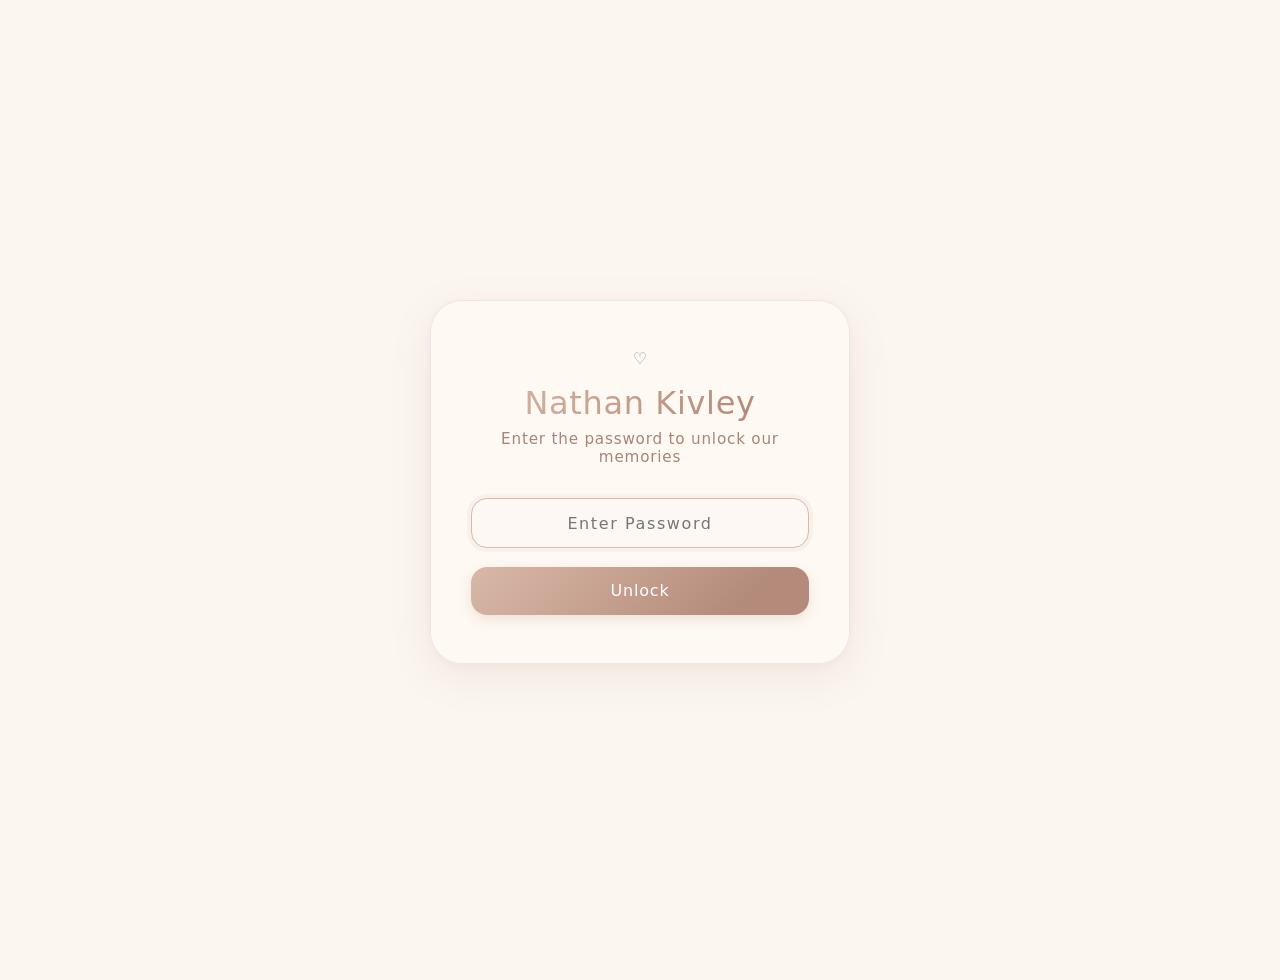
==== index.html @ 4c65fe06 "added spotify playlist script and css, also added memory cards" ====
<!DOCTYPE html>
<html lang="en">
<head>
  <meta charset="UTF-8" />
  <meta name="viewport" content="width=device-width, initial-scale=1.0" />
  <title> 1 Year · love collage</title>

  <!-- password gate: redirect to lock.html if not unlocked -->
  <script>
    if (sessionStorage.getItem('anniversaryUnlocked') !== 'true') {
      window.location.href = 'lock.html';
    }
  </script>

  <!-- External CSS -->
  <link rel="stylesheet" href="style.css" />
  <link rel="stylesheet" href="spotify-player.css" />
</head>
<body>

<div class="anniversary-header">
  <h1> 1 year of us</h1>
  <p>a collage of little moments</p>
</div>

<!-- collage grid -->
<div class="collage-grid" id="collageGrid">
</div>

<!-- subtle footer -->
<div class="footer-note">
  <span>✧ every memory, a little piece of us ✧</span>
</div>

<!-- open playlist in Spotify -->
<div class="spotify-dock" id="spotifyDock">
  <div class="spotify-header">
    <div class="spotify-label">
      <span class="spotify-note">♫</span>
      <span>our playlist</span>
    </div>
    <button class="spotify-toggle" id="spotifyToggle" aria-label="Collapse player">—</button>
  </div>
  <div class="spotify-body">
    <a
      class="spotify-open-btn"
      id="spotifyOpenBtn"
      href="https://open.spotify.com/playlist/0vqVx4FJZIeyNYZuZfd49U?si=8fc15752178e43af"
      target="_blank"
      rel="noopener noreferrer">
      <svg class="spotify-open-icon" viewBox="0 0 24 24" fill="currentColor" aria-hidden="true">
        <path d="M12 0C5.373 0 0 5.373 0 12s5.373 12 12 12 12-5.373 12-12S18.627 0 12 0zm5.5 17.3a.75.75 0 0 1-1.03.25c-2.82-1.72-6.37-2.11-10.55-1.15a.75.75 0 1 1-.33-1.46c4.55-1.04 8.47-.59 11.66 1.36.35.22.46.68.25 1zm1.47-3.27a.94.94 0 0 1-1.29.31c-3.23-1.98-8.15-2.56-11.97-1.4a.94.94 0 1 1-.54-1.8c4.36-1.32 9.77-.68 13.48 1.6.44.27.58.85.32 1.29zm.13-3.4C15.24 8.3 8.85 8.08 5.23 9.18a1.12 1.12 0 1 1-.65-2.15c4.15-1.26 11.22-1.02 15.62 1.6a1.12 1.12 0 0 1-1.1 1.99z"/>
      </svg>
      Open playlist in Spotify
    </a>
    <div class="spotify-hint">plays in the Spotify app or website ♡</div>
  </div>
</div>

<!-- External JavaScript -->
 <script src="spotify-player.js"></script>
<script src="script.js"></script>
</body>
</html>
---- style.css ----
/* style.css – subtle love theme, soft tones, clean collage */

* {
  margin: 0;
  padding: 0;
  box-sizing: border-box;
}

body {
  background: #fcf6f0;
  font-family: 'Segoe UI', Roboto, system-ui, -apple-system, 'Helvetica Neue', sans-serif;
  padding: 2rem 1.5rem 3rem;
  color: #3e2e2a;
}

.anniversary-header {
  text-align: center;
  margin-bottom: 2.5rem;
  letter-spacing: 0.02em;
}

.anniversary-header h1 {
  font-size: 2.6rem;
  font-weight: 300;
  background: linear-gradient(135deg, #d9b8a8 0%, #b48b7a 80%);
  -webkit-background-clip: text;
  -webkit-text-fill-color: transparent;
  background-clip: text;
  display: inline-block;
  padding: 0 1rem;
  border-bottom: 1px solid #ecd9d0;
  padding-bottom: 0.4rem;
  margin-bottom: 0.6rem;
}

.anniversary-header p {
  font-size: 1.1rem;
  color: #a88477;
  font-weight: 300;
  letter-spacing: 0.15rem;
  margin-top: 0.2rem;
}

.collage-grid {
  display: grid;
  grid-template-columns: repeat(auto-fill, minmax(300px, 1fr));
  gap: 2rem 1.8rem;
  max-width: 1400px;
  margin: 0 auto;
}

.memory-card {
  background: rgba(255, 250, 245, 0.7);
  backdrop-filter: blur(2px);
  border-radius: 32px 32px 28px 28px;
  box-shadow: 0 6px 22px rgba(160, 120, 100, 0.08),
              0 2px 6px rgba(180, 140, 120, 0.04);
  transition: transform 0.2s ease, box-shadow 0.25s ease;
  padding: 1.2rem 1.2rem 1.5rem;
  border: 1px solid rgba(230, 210, 200, 0.35);
  display: flex;
  flex-direction: column;
}

.memory-card:hover {
  transform: translateY(-5px);
  box-shadow: 0 18px 32px rgba(150, 110, 90, 0.10);
  border-color: rgba(200, 170, 155, 0.5);
  background: rgba(255, 252, 248, 0.85);
}

.media-wrapper {
  border-radius: 24px;
  overflow: hidden;
  background: #efe3db;
  display: flex;
  align-items: center;
  justify-content: center;
  aspect-ratio: 3 / 3;
  width: 100%;
  margin-bottom: 1rem;
  box-shadow: 0 2px 12px rgba(120, 80, 60, 0.04);
}

.media-wrapper img,
.media-wrapper video {
  display: block;
  width: 100%;
  height: 100%;
  object-fit: cover;
  transition: filter 0.2s;
}

.media-wrapper video {
  background: #dacbc2;
}

.memory-textbox {
  background: rgba(250, 242, 236, 0.7);
  backdrop-filter: blur(2px);
  padding: 0.85rem 1rem;
  border-radius: 20px;
  margin: 0.2rem 0 0.8rem 0;
  border-left: 4px solid #dbb8ab;
  box-shadow: inset 0 1px 4px rgba(255, 240, 230, 0.6);
  font-size: 0.98rem;
  line-height: 1.5;
  color: #42322c;
  font-weight: 350;
  word-break: break-word;
  transition: background 0.2s;
  cursor: text;
}

.memory-textbox:focus-within {
  background: #faf1ea;
  border-left-color: #b48b7a;
}

.memory-textbox p {
  margin: 0;
}

.memory-textbox:empty::before {
  content: "write something sweet…";
  color: #ccb8ad;
  font-style: italic;
  font-weight: 300;
}

.memory-description {
  font-size: 0.82rem;
  color: #a07e70;
  letter-spacing: 0.02em;
  padding: 0.2rem 0.3rem 0;
  border-top: 1px dashed #e7d3c9;
  margin-top: 0.3rem;
  padding-top: 0.6rem;
  display: flex;
  align-items: center;
  gap: 0.4rem;
  font-weight: 300;
}

.memory-description::before {
  content: "📅";
  font-size: 0.8rem;
  opacity: 0.7;
  margin-right: 0.2rem;
}

.love-icon {
  align-self: flex-end;
  margin-top: 0.2rem;
  font-size: 0.9rem;
  color: #dbb8ab;
  letter-spacing: 2px;
  opacity: 0.5;
  transition: opacity 0.2s;
}

.memory-card:hover .love-icon {
  opacity: 0.9;
}

.footer-note {
  text-align: center;
  margin-top: 3rem;
  font-size: 0.8rem;
  color: #c2a89b;
  letter-spacing: 0.05rem;
  border-top: 1px solid #eee1d9;
  padding-top: 1.5rem;
  max-width: 600px;
  margin-left: auto;
  margin-right: auto;
}

.footer-note span {
  background: #fcf6f0;
  padding: 0 1rem;
}

/* responsive */
@media (max-width: 600px) {
  body { padding: 1.2rem 0.8rem; }
  .anniversary-header h1 { font-size: 2rem; }
  .collage-grid { gap: 1.5rem; }
  .memory-card { padding: 0.9rem; }
}

/* =========================================
   LOCK SCREEN  (used by lock.html)
    ========================================= */

.lock-screen {
  min-height: 100vh;
  display: flex;
  align-items: center;
  justify-content: center;
  padding: 1.rem;
  background: #fcf6f0;
}

.lock-card {
  background: rgba(255, 250, 245, 0.8);
  backdrop-filter: blur(4px);
  border-radius: 32px;
  box-shadow: 0 12px 40px rgba(160, 120, 100, 0.12),
              0 2px 8px rgba(180, 140, 120, 0.06);
  border: 1px solid rgba(230, 210, 200, 0.5);
  padding: 3rem 2.5rem;
  max-width: 420px;
  width: 100%;
  text-align: center;
}

.lock-card h1 {
  font-size: 2rem;
  font-weight: 300;
  background: linear-gradient(135deg, #d9b8a8 0%, #b48b7a 80%);
  -webkit-background-clip: text;
  -webkit-text-fill-color: transparent;
  background-clip: text;
  margin-bottom: 0.5rem;
  letter-spacing: 0.02em;
}

.lock-card p {
  color: #a88477;
  font-weight: 300;
  font-size: 0.95rem;
  letter-spacing: 0.05rem;
  margin-bottom: 2rem;
}

.lock-input {
  width: 100%;
  padding: 0.9rem 1.2rem;
  border-radius: 16px;
  border: 1px solid #e7d3c9;
  background: #fdf8f4;
  font-size: 1rem;
  color: #42322c;
  font-family: inherit;
  outline: none;
  transition: border 0.2s, box-shadow 0.2s;
  text-align: center;
  letter-spacing: 0.1rem;
}

.lock-input:focus {
  border-color: #dbb8ab;
  box-shadow: 0 0 0 4px rgba(219, 184, 171, 0.15);
}

.lock-button {
  width: 100%;
  margin-top: 1.2rem;
  padding: 0.9rem 1.5rem;
  border-radius: 16px;
  border: none;
  background: linear-gradient(135deg, #d9b8a8 0%, #b48b7a 80%);
  color: #fff;
  font-size: 1rem;
  font-family: inherit;
  font-weight: 400;
  letter-spacing: 0.05rem;
  cursor: pointer;
  transition: transform 0.15s, box-shadow 0.2s;
  box-shadow: 0 4px 14px rgba(180, 140, 120, 0.25);
}

.lock-button:hover {
  transform: translateY(-1px);
  box-shadow: 0 6px 20px rgba(180, 140, 120, 0.32);
}

.lock-button:active {
  transform: translateY(0);
}

.lock-error {
  margin-top: 1rem;
  font-size: 0.85rem;
  color: #c98b7a;
  min-height: 1.2rem;
  font-weight: 300;
  letter-spacing: 0.02em;
  opacity: 0;
  transition: opacity 0.3s;
}

.lock-error.visible {
  opacity: 1;
}

@keyframes shake {
  0% { transform: translateX(0); }
  20% { transform: translateX(-6px); }
  40% { transform: translateX(6px); }
  60% { transform: translateX(-4px); }
  80% { transform: translateX(4px); }
}

.shake {
  animation: shake 0.4s ease;
}

.heart-hint {
  font-size: 1.6 rem;
  margin-bottom: 1rem;
  opacity: 0.5;
}
---- spotify-player.css ----
/* ---------- dock ---------- */
.spotify-dock {
  position: fixed;
  bottom: 1rem;
  right: 1rem;
  width: 320px;
  background: rgba(255, 250, 245, 0.94);
  backdrop-filter: blur(14px);
  -webkit-backdrop-filter: blur(14px);
  border: 1px solid rgba(230, 210, 200, 0.6);
  border-radius: 22px;
  box-shadow: 0 12px 36px rgba(160, 120, 100, 0.16),
              0 2px 8px rgba(180, 140, 120, 0.08);
  z-index: 100;
  overflow: hidden;
  transition: width 0.3s ease, transform 0.35s ease;
}

.spotify-header {
  display: flex;
  align-items: center;
  justify-content: space-between;
  padding: 0.65rem 0.9rem 0.55rem;
  border-bottom: 1px solid rgba(230, 210, 200, 0.5);
}

.spotify-label {
  display: flex;
  align-items: center;
  gap: 0.5rem;
  font-size: 0.82rem;
  color: #8a6a5c;
  letter-spacing: 0.04rem;
  font-weight: 400;
}

.spotify-note {
  display: inline-flex;
  align-items: center;
  justify-content: center;
  width: 22px;
  height: 22px;
  border-radius: 50%;
  background: linear-gradient(135deg, #d9b8a8, #b48b7a);
  color: #fff;
  font-size: 0.72rem;
  box-shadow: 0 2px 6px rgba(180, 140, 120, 0.25);
}

.spotify-toggle {
  width: 26px;
  height: 26px;
  border-radius: 50%;
  border: none;
  background: transparent;
  color: #a88477;
  font-size: 1rem;
  line-height: 1;
  cursor: pointer;
  display: flex;
  align-items: center;
  justify-content: center;
  transition: background 0.15s, color 0.15s;
  font-family: inherit;
}

.spotify-toggle:hover {
  background: rgba(219, 184, 171, 0.25);
  color: #b48b7a;
}

/* ---------- body / open button ---------- */
.spotify-body {
  padding: 0.85rem 0.9rem 1rem;
  text-align: center;
}

.spotify-open-btn {
  display: flex;
  align-items: center;
  justify-content: center;
  gap: 0.55rem;
  width: 100%;
  padding: 0.85rem 1rem;
  border-radius: 16px;
  background: linear-gradient(135deg, #d9b8a8 0%, #b48b7a 100%);
  color: #fff;
  font-size: 0.92rem;
  font-weight: 400;
  letter-spacing: 0.03rem;
  text-decoration: none;
  box-shadow: 0 4px 14px rgba(180, 140, 120, 0.28);
  transition: transform 0.15s, box-shadow 0.2s;
  border: none;
  cursor: pointer;
  font-family: inherit;
}

.spotify-open-btn:hover {
  transform: translateY(-1px);
  box-shadow: 0 6px 20px rgba(180, 140, 120, 0.35);
}

.spotify-open-btn:active {
  transform: translateY(0);
}

.spotify-open-icon {
  width: 18px;
  height: 18px;
  flex-shrink: 0;
}

.spotify-hint {
  margin-top: 0.7rem;
  font-size: 0.72rem;
  color: #b3968a;
  letter-spacing: 0.03rem;
  font-weight: 300;
  line-height: 1.4;
}

/* ---------- collapsed state ---------- */
.spotify-dock.collapsed {
  width: 56px;
  height: 56px;
  border-radius: 50%;
  cursor: pointer;
}

.spotify-dock.collapsed .spotify-header {
  padding: 0;
  width: 100%;
  height: 100%;
  border-bottom: none;
  justify-content: center;
  align-items: center;
}

.spotify-dock.collapsed .spotify-label {
  width: 100%;
  height: 100%;
  gap: 0;
  justify-content: center;
  align-items: center;
}

.spotify-dock.collapsed .spotify-label span:not(.spotify-note) {
  display: none;
}

.spotify-dock.collapsed .spotify-note {
  width: 100%;
  height: 100%;
  border-radius: 50%;
  font-size: 1.5rem;
  display: flex;
  align-items: center;
  justify-content: center;
  background: linear-gradient(135deg, #d9b8a8, #b48b7a);
  box-shadow: none;
}

.spotify-dock.collapsed .spotify-toggle {
  display: none;
}

.spotify-dock.collapsed .spotify-body {
  display: none;
}

.spotify-dock.collapsed::after {
  content: "";
  position: absolute;
  inset: 0;
  border-radius: 50%;
  box-shadow: 0 0 0 0 rgba(180, 140, 120, 0.4);
  animation: spotifyPulse 2.4s ease-out infinite;
  pointer-events: none;
}

@keyframes spotifyPulse {
  0%   { box-shadow: 0 0 0 0 rgba(180, 140, 120, 0.35); }
  70%  { box-shadow: 0 0 0 14px rgba(180, 140, 120, 0); }
  100% { box-shadow: 0 0 0 0 rgba(180, 140, 120, 0); }
}

body {
  padding-bottom: 6rem;
}

/* ---------- mobile ---------- */
@media (max-width: 600px) {
  .spotify-dock {
    left: 0.75rem;
    right: 0.75rem;
    bottom: 0.75rem;
    width: auto;
    border-radius: 20px;
  }

  .spotify-dock.collapsed {
    width: 56px;
    height: 56px;
    left: auto;
    right: 0.75rem;
    border-radius: 50%;
  }

  body { padding-bottom: 10rem; }
}
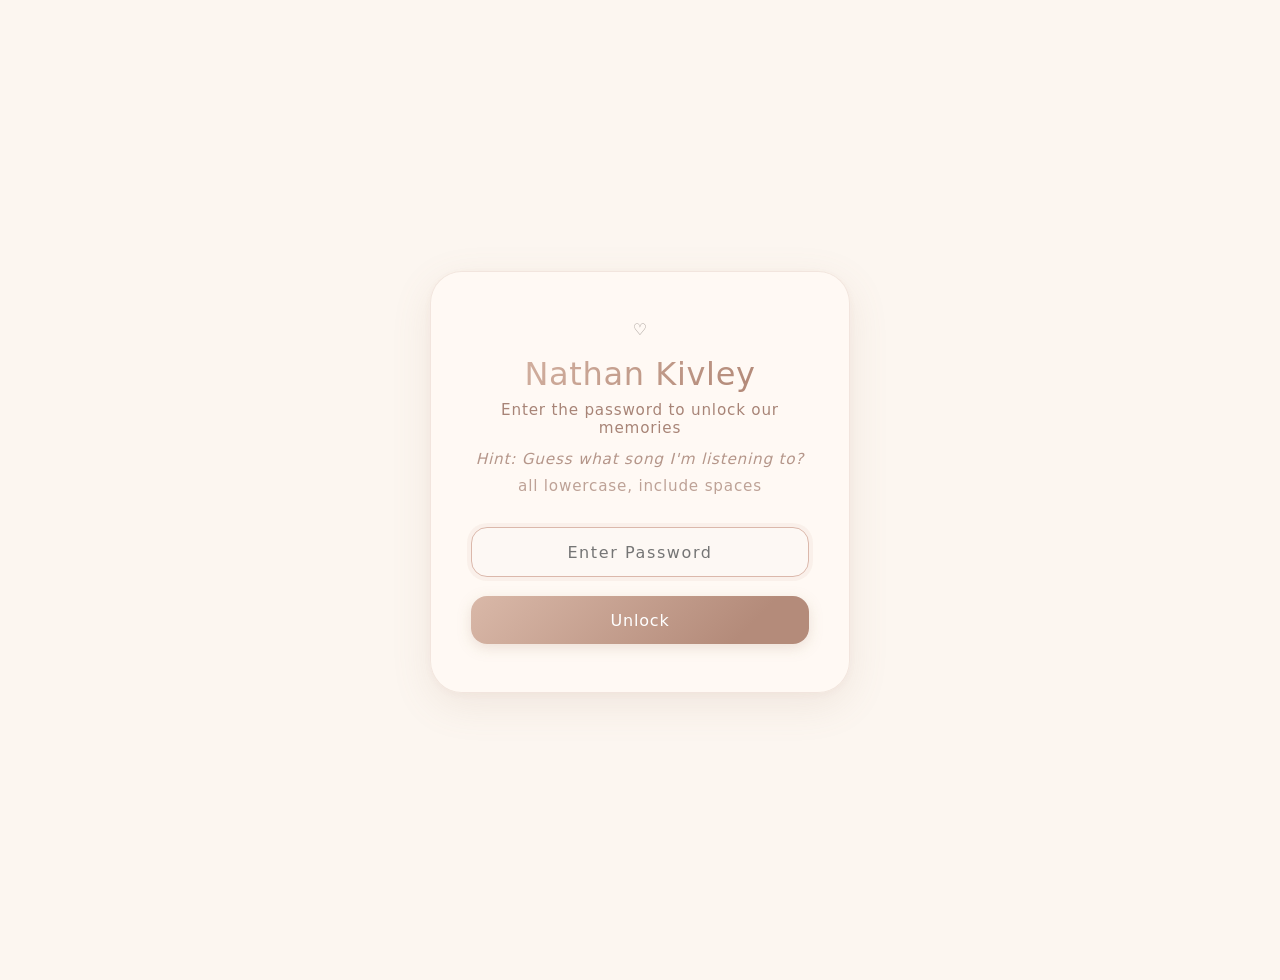
==== commit 81829026: "timer added, new pics, hint for lock" ====
--- a/index.html
+++ b/index.html
@@ -3,7 +3,7 @@
 <head>
   <meta charset="UTF-8" />
   <meta name="viewport" content="width=device-width, initial-scale=1.0" />
-  <title> 1 Year · love collage</title>
+  <title> 1 Year </title>
 
   <!-- password gate: redirect to lock.html if not unlocked -->
   <script>
@@ -21,6 +21,15 @@
 <div class="anniversary-header">
   <h1> 1 year of us</h1>
   <p>a collage of little moments</p>
+
+  <div class="love-counter" id="loveCounter" aria-live="polite">
+    <div class="counter-unit"><span id="counterYears">0</span><label>years</label></div>
+    <div class="counter-unit"><span id="counterMonths">0</span><label>months</label></div>
+    <div class="counter-unit"><span id="counterDays">0</span><label>days</label></div>
+    <div class="counter-unit"><span id="counterHours">0</span><label>hours</label></div>
+    <div class="counter-unit"><span id="counterMinutes">0</span><label>minutes</label></div>
+    <div class="counter-unit"><span id="counterSeconds">0</span><label>seconds</label></div>
+  </div>
 </div>
 
 <!-- collage grid -->
@@ -49,11 +58,14 @@
       target="_blank"
       rel="noopener noreferrer">
       <svg class="spotify-open-icon" viewBox="0 0 24 24" fill="currentColor" aria-hidden="true">
-        <path d="M12 0C5.373 0 0 5.373 0 12s5.373 12 12 12 12-5.373 12-12S18.627 0 12 0zm5.5 17.3a.75.75 0 0 1-1.03.25c-2.82-1.72-6.37-2.11-10.55-1.15a.75.75 0 1 1-.33-1.46c4.55-1.04 8.47-.59 11.66 1.36.35.22.46.68.25 1zm1.47-3.27a.94.94 0 0 1-1.29.31c-3.23-1.98-8.15-2.56-11.97-1.4a.94.94 0 1 1-.54-1.8c4.36-1.32 9.77-.68 13.48 1.6.44.27.58.85.32 1.29zm.13-3.4C15.24 8.3 8.85 8.08 5.23 9.18a1.12 1.12 0 1 1-.65-2.15c4.15-1.26 11.22-1.02 15.62 1.6a1.12 1.12 0 0 1-1.1 1.99z"/>
+        <path d="M12 0C5.373 0 0 5.373 0 12s5.373 12 12 12 12-5.373 12-12S18.627 0 12 0zm5.5 17.3a.75.75 
+        0 0 1-1.03.25c-2.82-1.72-6.37-2.11-10.55-1.15a.75.75 0 1 1-.33-1.46c4.55-1.04 8.47-.59 11.66 1.36.35.22.46.68.25 
+        1zm1.47-3.27a.94.94 0 0 1-1.29.31c-3.23-1.98-8.15-2.56-11.97-1.4a.94.94 0 1 1-.54-1.8c4.36-1.32 9.77-.68 13.48 
+        1.6.44.27.58.85.32 1.29zm.13-3.4C15.24 8.3 8.85 8.08 5.23 9.18a1.12 1.12 0 1 1-.65-2.15c4.15-1.26 11.22-1.02 
+        15.62 1.6a1.12 1.12 0 0 1-1.1 1.99z"/>
       </svg>
       Open playlist in Spotify
     </a>
-    <div class="spotify-hint">plays in the Spotify app or website ♡</div>
   </div>
 </div>
 
--- a/style.css
+++ b/style.css
@@ -311,4 +311,89 @@
   font-size: 1.6 rem;
   margin-bottom: 1rem;
   opacity: 0.5;
+}
+
+/* ---------- love counter ---------- */
+.love-counter {
+  display: flex;
+  flex-wrap: wrap;
+  justify-content: center;
+  align-items: flex-end;
+  gap: 1.1rem 1.4rem;
+  margin-top: 1.4rem;
+  padding: 1rem 1.2rem;
+  max-width: 620px;
+  margin-left: auto;
+  margin-right: auto;
+  background: rgba(255, 250, 245, 0.6);
+  border: 1px solid rgba(230, 210, 200, 0.5);
+  border-radius: 22px;
+  box-shadow: 0 4px 16px rgba(160, 120, 100, 0.06);
+  backdrop-filter: blur(4px);
+  -webkit-backdrop-filter: blur(4px);
+}
+
+.counter-unit {
+  display: flex;
+  flex-direction: column;
+  align-items: center;
+  min-width: 54px;
+}
+
+.counter-unit span {
+  font-size: 1.5rem;
+  font-weight: 400;
+  color: #b48b7a;
+  font-variant-numeric: tabular-nums;
+  letter-spacing: 0.02em;
+  line-height: 1.1;
+  display: inline-block;
+  min-width: 1.2ch;
+  text-align: center;
+}
+
+.counter-unit label {
+  font-size: 0.68rem;
+  color: #a88477;
+  letter-spacing: 0.14rem;
+  text-transform: lowercase;
+  margin-top: 0.25rem;
+  font-weight: 300;
+}
+
+.counter-unit + .counter-unit::before {
+  content: "";
+  display: none;
+}
+
+@media (max-widht: 480px) {
+  .love-counter {
+    gap: 0.8rem 1rem;
+    padding: 0.85rem 0.6rem;
+  }
+  .counter-unit { min-width: 44px; }
+  .counter-unit span { font-size: 1.25rem; }
+  .counter-unit label { font-size: 0.62rem; letter-spacing: 0.1rem; }
+}
+
+.lock-hint {
+  margin-top: -1.2rem;
+  margin-bottom: 1.8rem;
+  font-size: 0.7rem;
+  color: #b3968a;
+  letter-spacing: 0.06rem;
+  font-weight: 300;
+  font-style: italic;
+  opacity: 0.85;
+}
+
+.lock-subhint {
+  margin-top: -1.4rem;   
+  margin-bottom: 1.8rem;
+  font-size: 0.7rem;
+  color: #c2a89b;
+  letter-spacing: 0.12rem;
+  font-weight: 300;
+  text-transform: lowercase;
+  opacity: 0.75;
 }
--- a/spotify-player.css
+++ b/spotify-player.css
@@ -111,15 +111,6 @@
   flex-shrink: 0;
 }
 
-.spotify-hint {
-  margin-top: 0.7rem;
-  font-size: 0.72rem;
-  color: #b3968a;
-  letter-spacing: 0.03rem;
-  font-weight: 300;
-  line-height: 1.4;
-}
-
 /* ---------- collapsed state ---------- */
 .spotify-dock.collapsed {
   width: 56px;
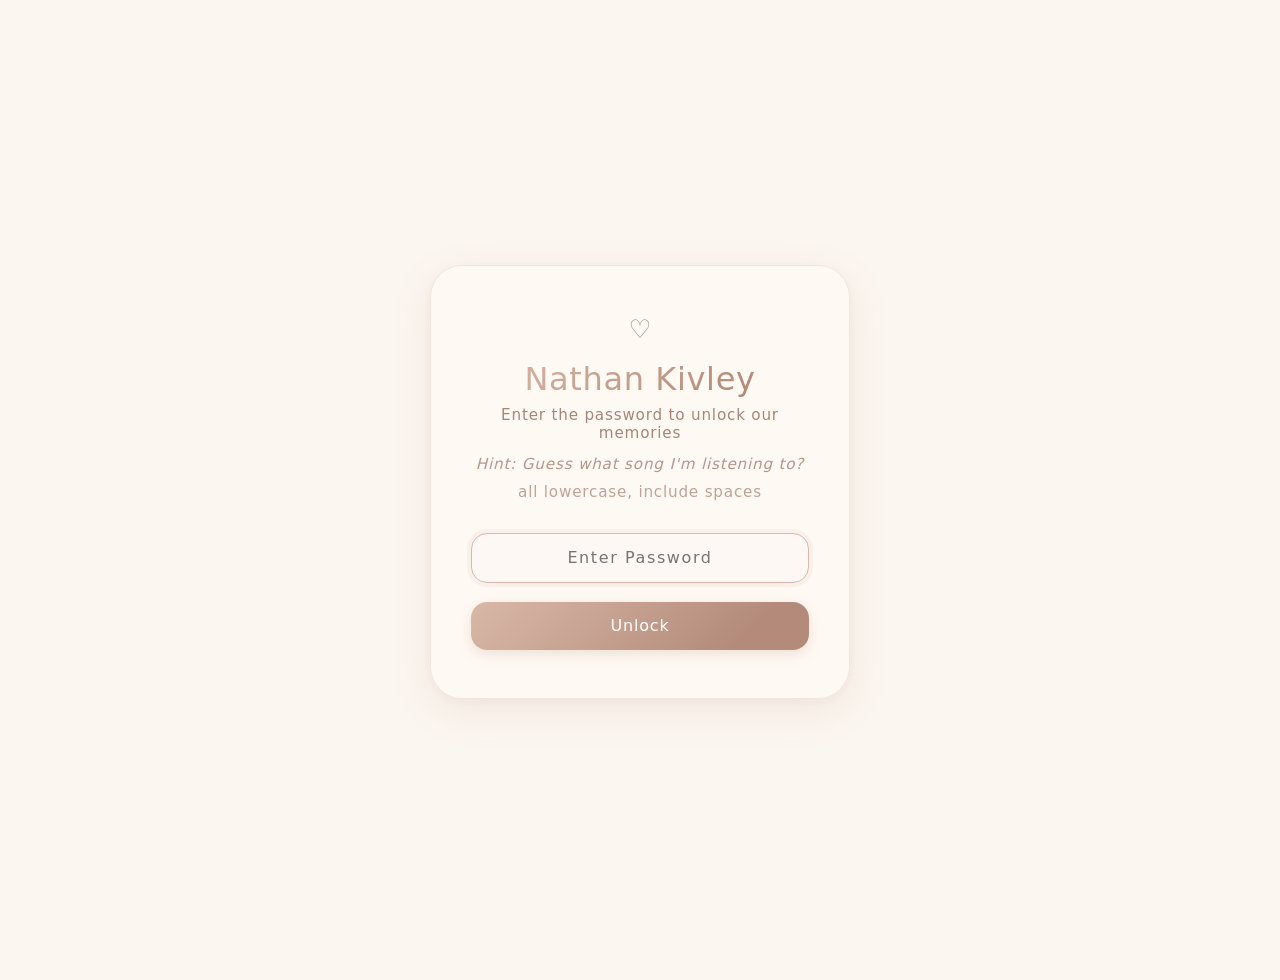
==== commit 057bc977: "fixing for mobile" ====
--- a/index.html
+++ b/index.html
@@ -3,6 +3,10 @@
 <head>
   <meta charset="UTF-8" />
   <meta name="viewport" content="width=device-width, initial-scale=1.0" />
+  <meta name="apple-mobile-web-app-capable" content="yes">
+  <meta name="apple-mobile-web-app-status-bar-style" content="default">
+  <meta name="apple-mobile-web-app-tile" content="Us">
+  <link rel="apple-touch-icon" href="icon.png">
   <title> 1 Year </title>
 
   <!-- password gate: redirect to lock.html if not unlocked -->
@@ -13,8 +17,8 @@
   </script>
 
   <!-- External CSS -->
-  <link rel="stylesheet" href="style.css" />
-  <link rel="stylesheet" href="spotify-player.css" />
+  <link rel="stylesheet" href="style.css?v=2" />
+  <link rel="stylesheet" href="spotify-player.css?v=2" />
 </head>
 <body>
 
--- a/style.css
+++ b/style.css
@@ -51,7 +51,7 @@
 
 .memory-card {
   background: rgba(255, 250, 245, 0.7);
-  backdrop-filter: blur(2px);
+  /*backdrop-filter: blur(2px); */
   border-radius: 32px 32px 28px 28px;
   box-shadow: 0 6px 22px rgba(160, 120, 100, 0.08),
               0 2px 6px rgba(180, 140, 120, 0.04);
@@ -97,7 +97,7 @@
 
 .memory-textbox {
   background: rgba(250, 242, 236, 0.7);
-  backdrop-filter: blur(2px);
+  /*backdrop-filter: blur(2px);*/
   padding: 0.85rem 1rem;
   border-radius: 20px;
   margin: 0.2rem 0 0.8rem 0;
@@ -182,7 +182,7 @@
 }
 
 /* responsive */
-@media (max-width: 600px) {
+@media (max-width: 480px) {
   body { padding: 1.2rem 0.8rem; }
   .anniversary-header h1 { font-size: 2rem; }
   .collage-grid { gap: 1.5rem; }
@@ -198,7 +198,7 @@
   display: flex;
   align-items: center;
   justify-content: center;
-  padding: 1.rem;
+  padding: 1.5rem;
   background: #fcf6f0;
 }
 
@@ -308,7 +308,7 @@
 }
 
 .heart-hint {
-  font-size: 1.6 rem;
+  font-size: 1.6rem;
   margin-bottom: 1rem;
   opacity: 0.5;
 }
@@ -366,7 +366,7 @@
   display: none;
 }
 
-@media (max-widht: 480px) {
+@media (max-width: 480px) {
   .love-counter {
     gap: 0.8rem 1rem;
     padding: 0.85rem 0.6rem;
